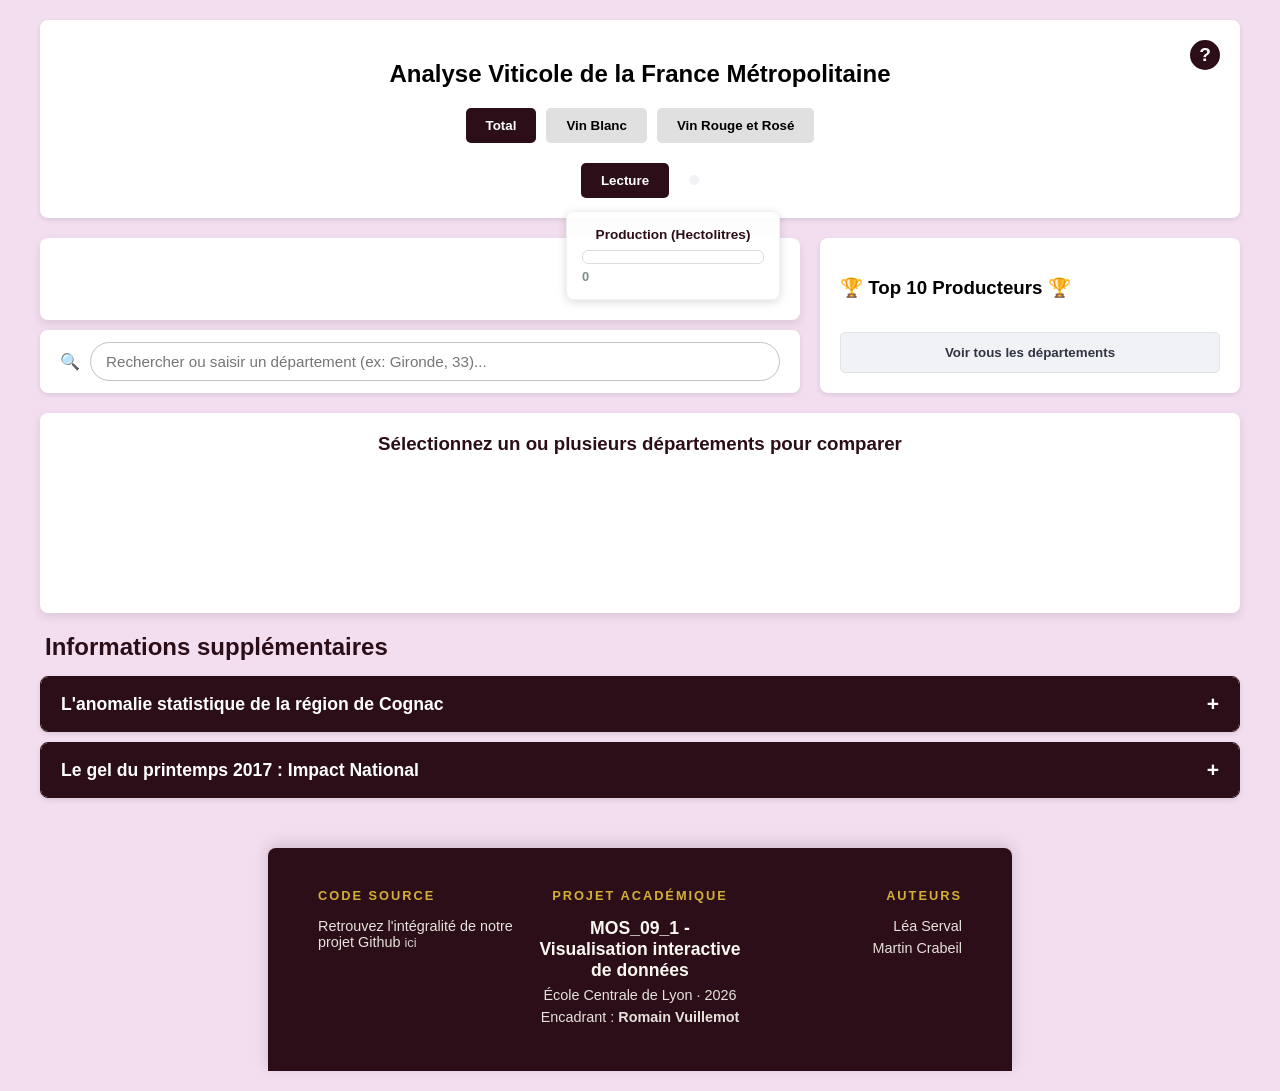
==== index.html @ 4250e2f5 "final_commit" ====
<!DOCTYPE html>
<html lang="fr">
<head>
    <meta charset="utf-8">
    <title>Analyse Viticole Interactive</title>
    <script src="https://d3js.org/d3.v7.min.js"></script>
    <style>
        body { font-family: 'Open Sans', sans-serif; background-color: #edcde7a8; display: flex; flex-direction: column; align-items: center; padding: 20px; margin: 0; }
        #dashboard { max-width: 1200px; width: 100%; }
        
        #controls { background: white; padding: 20px; border-radius: 8px; box-shadow: 0 2px 5px rgba(0,0,0,0.1); margin-bottom: 20px; text-align: center; position: relative; }
        
        .info-container { position: absolute; top: 20px; right: 20px; z-index: 1000; }
        .info-btn { width: 30px; height: 30px; background-color: #2c0e18; color: white; border-radius: 50%; display: flex; align-items: center; justify-content: center; font-weight: bold; font-size: 1.2em; cursor: pointer; border: none; transition: background-color 0.2s; outline: none; }
        .info-btn:hover { background-color: #2c0e18; }
        
        .info-content { visibility: hidden; opacity: 0; position: absolute; top: 45px; right: 0; width: 300px; background: rgba(255, 255, 255, 0.98); color: #2f3542; padding: 15px; border-radius: 8px; box-shadow: 0 4px 15px rgba(0,0,0,0.2); font-size: 0.9em; text-align: left; transition: all 0.3s ease; border: 1px solid #edf2f7; }
        .info-content.show { visibility: visible; opacity: 1; top: 40px; }

        .btn-group { margin-bottom: 20px; display: flex; justify-content: center; gap: 10px; }
        .type-btn, #play-btn { padding: 10px 20px; border: none; border-radius: 5px; cursor: pointer; font-weight: bold; transition: all 0.2s; }
        .type-btn { background-color: #e0e0e0; }
        .type-btn.active { background-color: #2c0e18; color: white; }
        
        #play-btn { background-color: #2c0e18; color: white; margin-right: 20px; }
        #play-btn.playing { background-color: #e67e22; }

        .timeline-wrapper { display: inline-flex; align-items: center; background: #f0f2f5; padding: 5px; border-radius: 30px; }
        .year-tick { padding: 8px 16px; border-radius: 20px; cursor: pointer; font-size: 0.9em; font-weight: bold; color: #7f8c8d; transition: all 0.3s; }
        .year-tick:hover { background: #dfe4ea; color: #2c0e18; }
        .year-tick.active { background: #2c0e18; color: white; box-shadow: 0 2px 5px rgba(231, 76, 60, 0.4); }

        .main-content { display: flex; gap: 20px; justify-content: center; margin-bottom: 20px; align-items: stretch; }
        #map-wrapper { flex: 2; display: flex; flex-direction: column; gap: 10px; } /* Nouveau conteneur pour carte + recherche */
        #map-container { background: white; border-radius: 8px; padding: 10px; position: relative; box-shadow: 0 4px 10px rgba(0,0,0,0.1); flex-grow: 1; }
        
        #map-legend { position: absolute; bottom: 20px; right: 20px; background: rgba(255, 255, 255, 0.95); padding: 15px; border-radius: 8px; box-shadow: 0 2px 10px rgba(0,0,0,0.15); pointer-events: none; z-index: 500; border: 1px solid #edf2f7; }
        .legend-title { font-size: 0.85em; font-weight: bold; color: #2c0e18; margin-bottom: 8px; text-align: center; }
        .legend-bar { height: 12px; width: 180px; border-radius: 6px; border: 1px solid #dcdde1; margin-bottom: 5px; }
        .legend-labels { display: flex; justify-content: space-between; font-size: 0.8em; color: #7f8c8d; font-weight: bold; }

        /* Styles pour la barre de recherche */
        .search-container { display: flex; gap: 10px; align-items: center; background: white; padding: 12px 20px; border-radius: 8px; box-shadow: 0 2px 5px rgba(0,0,0,0.1); }
        #dep-search { flex-grow: 1; padding: 10px 15px; border: 1px solid #bdc3c7; border-radius: 20px; font-size: 0.95em; outline: none; transition: border-color 0.2s; }
        #dep-search:focus { border-color: #2c0e18; box-shadow: 0 0 5px rgba(52, 73, 94, 0.2); }
        #clear-selection-btn { display: none; padding: 10px 15px; background-color: #2c0e18; color: white; border: none; border-radius: 20px; cursor: pointer; font-weight: bold; transition: background-color 0.2s; }
        #clear-selection-btn:hover { background-color: #2c0e18; }

        #top10-container { flex: 1; background: white; padding: 20px; border-radius: 8px; box-shadow: 0 2px 5px rgba(0,0,0,0.1); min-width: 320px; display: flex; flex-direction: column; }
        
        #top10-list { list-style: none; padding: 0; margin: 0; max-height: 480px; overflow-y: auto; padding-right: 5px; scrollbar-width: thin; flex-grow: 1; }
        #top10-list::-webkit-scrollbar { width: 6px; }
        #top10-list::-webkit-scrollbar-thumb { background-color: #bdc3c7; border-radius: 10px; }
        
        .dep-card { display: flex; align-items: center; padding: 10px 15px; margin-bottom: 10px; background: #fff; border: 1px solid #edf2f7; border-radius: 10px; transition: 0.3s cubic-bezier(0.4, 0, 0.2, 1); cursor: pointer; }
        .dep-card:hover { transform: scale(1.02); box-shadow: 0 4px 12px rgba(0,0,0,0.08); background: #f8f9fa; }
        .dep-card.selected-item { border-color: #2c0e18; background: #fdf3f2; box-shadow: 0 2px 8px rgba(231, 76, 60, 0.2); }

        .rank-badge { min-width: 28px; height: 28px; background: #2c0e18; color: white; border-radius: 50%; display: flex; align-items: center; justify-content: center; font-size: 0.9em; font-weight: bold; margin-right: 15px; padding: 0 5px; }
        .dep-info { flex-grow: 1; }
        .dep-name { display: block; font-weight: bold; font-size: 1em; color: #2d3436; }
        .dep-val { font-size: 0.9em; color: #2c0e18; font-weight: bold; }
        
        .trend-container { display: flex; align-items: center; gap: 5px; min-width: 45px; justify-content: flex-end; }
        .wine-icon { width: 22px; height: 22px; transition: all 0.5s ease; }
        .bottle-up { fill: #27ae60; }
        .bottle-steady { fill: #b2bec3; transform: rotate(90deg); }
        .bottle-down { fill: #e17055; transform: rotate(180deg); }
        
        .rank-diff { font-size: 0.8em; font-weight: bold; }
        .diff-up { color: #27ae60; }
        .diff-down { color: #e17055; }

        #toggle-list-btn { width: 100%; padding: 12px; margin-top: 15px; background-color: #f1f2f6; border: 1px solid #dfe4ea; border-radius: 5px; cursor: pointer; font-weight: bold; color: #2f3542; transition: all 0.2s; }
        #toggle-list-btn:hover { background-color: #dfe4ea; }

        #chart-container { background: white; padding: 20px; border-radius: 8px; box-shadow: 0 4px 10px rgba(0,0,0,0.1); width: 100%; box-sizing: border-box; min-height: 200px; position: relative; margin-bottom: 20px;}
        .charts-row { display: flex; flex-wrap: wrap; gap: 15px; justify-content: center; margin-top: 15px; }
        .chart-section-title { width: 100%; text-align: center; color: #2c0e18; margin: 20px 0 10px 0; font-size: 1.2em; border-bottom: 2px solid #edf2f7; padding-bottom: 10px; font-weight: bold;}
        
        path.dep { stroke: #fff; stroke-width: 0.5px; cursor: pointer; transition: fill 0.3s; } 
        path.selected { stroke: #2c0e18; stroke-width: 3px; }
        .tooltip { position: absolute; background: rgba(255, 255, 255, 0.98); border: 1px solid #333; padding: 12px; border-radius: 6px; pointer-events: none; opacity: 0; z-index: 1000; font-size: 13px; box-shadow: 0 4px 15px rgba(0,0,0,0.2); }
        
        .line { fill: none; stroke-width: 2.5; transition: 0.3s; }
        .legend-container { display: flex; justify-content: center; gap: 15px; margin-top: 10px; font-size: 0.9em; font-weight: bold; flex-wrap: wrap; }
        .legend-item { display: flex; align-items: center; gap: 5px; background: #f8f9fa; padding: 4px 10px; border-radius: 15px; border: 1px solid #edf2f7; }
        .legend-color { width: 12px; height: 12px; border-radius: 50%; }
        
        .pie path { stroke: #fff; stroke-width: 0.5px; opacity: 0.9; }

        #did-you-know-section { width: 100%; margin-top: 20px; }
        .dyk-header { color: #2c0e18; margin-bottom: 15px; padding-left: 5px; }
        
        /* Styles des accordéons inversés */
        .accordion-item { background: white; border-radius: 8px; box-shadow: 0 2px 5px rgba(0,0,0,0.1); margin-bottom: 10px; overflow: hidden; border: 1px solid #2c0e18; }
        .accordion-header { padding: 15px 20px; background-color: #2c0e18; color: #ffffff; font-weight: bold; font-size: 1.1em; cursor: pointer; display: flex; justify-content: space-between; align-items: center; transition: background-color 0.2s; }
        .accordion-header:hover { background-color: #2c0e18; }
        .accordion-icon { transition: transform 0.3s ease; font-size: 1.2em; color: #ffffff; }
        .accordion-item.active .accordion-icon { transform: rotate(45deg); }
        .accordion-content { padding: 0 20px; max-height: 0; overflow: hidden; transition: max-height 0.4s ease-out, padding 0.4s ease-out; color: #2c0e18; line-height: 1.6; background-color: #fafbfc; }
        .accordion-item.active .accordion-content { padding: 20px; max-height: 1200px; }

        .highlight-dep { background-color: #e0e6ed; padding: 2px 6px; border-radius: 4px; font-weight: bold; color: #2c0e18; }
        .mini-charts-wrapper { display: flex; gap: 15px; margin-bottom: 15px; flex-wrap: wrap; justify-content: center;}
        
        /* Tailles de graphiques */
        .mini-chart-card { flex: 1; min-width: 250px; max-width: 400px; background: #fff; border-radius: 8px; padding: 15px; border: 1px solid #dcdde1; box-shadow: 0 2px 6px rgba(0,0,0,0.05); display: flex; flex-direction: column; align-items: center; }
        .mini-chart-card h4 { margin: 0 0 10px 0; text-align: center; color: #2c0e18; font-size: 1em; width: 100%; }
        .mini-chart-card svg { width: 100%; height: auto; max-height: 200px; }
        
        .large-chart-card { max-width: 100%; flex: 100%; padding: 20px; }
        .large-chart-card svg { max-height: 400px; } 

        #grouped-bar-chart.mini-chart-card { max-width: 100%; flex: 100%; padding: 20px; }
        #grouped-bar-chart svg { max-height: 350px; }

        /* --- NOUVEAU FOOTER AMÉLIORÉ --- */
        #dashboard-footer {
            width: 60%;
            background-color: #2c0e18; /* Véritable rouge Lie-de-vin foncé */
            color: #fbf8f1; /* Blanc cassé / minéral pour un meilleur contraste */
            padding: 40px 50px;
            display: flex;
            flex-wrap: wrap; /* Permet aux colonnes de passer à la ligne sur petit écran */
            gap: 20px;
            justify-content: space-between; 
            align-items: flex-start;
            box-sizing: border-box;
            margin-top: 40px;
            border-radius: 8px 8px 0 0;
            box-shadow: 0 -4px 15px rgba(0,0,0,0.15); /* Légère ombre inversée */
        }

        .footer-column { flex: 1; min-width: 200px; }
        .footer-left { text-align: left; }
        .footer-center { text-align: center; }
        .footer-right { text-align: right; }

        .tagline {
            color: #d4af37; /* Couleur Or vieilli / Champagne très élégante */
            font-weight: bold;
            letter-spacing: 2px; /* Un peu plus espacé */
            font-size: 0.8em;
            margin-bottom: 15px;
            text-transform: uppercase;
        }

        .footer-column h4 { margin: 5px 0; font-size: 1.1em; font-weight: 600; }
        .footer-column p, .footer-column a { margin: 6px 0; font-size: 0.9em; opacity: 0.9; color: #fbf8f1; text-decoration: none; }
        .footer-column a:hover { text-decoration: underline; color: #d4af37; opacity: 1; }
    </style>
</head>
<body>

    <div id="dashboard">
        <div id="controls">
            <div class="info-container">
                <button class="info-btn" id="info-toggle-btn">?</button>
                <div class="info-content" id="info-popup">
                    <strong>📌 Guide & Informations</strong><br><br>
                    • <strong>Interactivité :</strong> Cliquez sur un ou <strong>plusieurs départements</strong> pour les analyser et les comparer.<br><br>
                    • <strong>Camemberts :</strong> Visibles en mode "Total", ils indiquent la proportion de vin blanc (jaune) et rouge/rosé (rouge) pour chaque région.<br><br>
                    <strong>📊 Source :</strong><br>
                    Données issues du site du gouvernement <em>https://www.data.gouv.fr/datasets/statistiques-viti-vinicoles-releves-annuels-des-stocks-et-des-recoltes-depuis-2009</em>.
                </div>
            </div>
            
            <h2>Analyse Viticole de la France Métropolitaine</h2>
            <div class="btn-group">
                <button class="type-btn active" data-type="total">Total</button>
                <button class="type-btn" data-type="blanc">Vin Blanc</button>
                <button class="type-btn" data-type="rouge">Vin Rouge et Rosé</button>
            </div>
            <div style="display: flex; align-items: center; justify-content: center;">
                <button id="play-btn">Lecture</button>
                <div class="timeline-wrapper" id="timeline"></div>
            </div>
        </div>

        <div class="main-content">
            <div id="map-wrapper">
                <div id="map-container">
                    <div id="tooltip" class="tooltip"></div>
                    <div id="map-legend">
                        <div class="legend-title">Production (Hectolitres)</div>
                        <div id="map-legend-bar" class="legend-bar"></div>
                        <div class="legend-labels">
                            <span>0</span>
                            <span id="map-legend-max"></span>
                        </div>
                    </div>
                </div>
                
                <div class="search-container">
                    <span>🔍</span>
                    <input type="text" id="dep-search" list="dep-datalist" placeholder="Rechercher ou saisir un département (ex: Gironde, 33)...">
                    <datalist id="dep-datalist"></datalist>
                    <button id="clear-selection-btn">Tout désélectionner</button>
                </div>
            </div>

            <div id="top10-container">
                <h3 id="list-title">🏆 Top 10 Producteurs 🏆</h3>
                <ul id="top10-list"></ul>
                <button id="toggle-list-btn">Voir tous les départements</button>
            </div>
        </div>

        <div id="chart-container">
            <h3 id="chart-title" style="text-align: center; color: #2c0e18; margin-top:0;">Sélectionnez un ou plusieurs départements pour comparer</h3>
            
            <div id="chart-content" style="display: none;">
                <div class="legend-container" id="main-legend" style="margin-bottom: 20px;">
                    <div class="legend-item"><div class="legend-color" style="background:#6a51a3;"></div>Total</div>
                    <div class="legend-item"><div class="legend-color" style="background:#f5ee6e;"></div>Blanc</div>
                    <div class="legend-item"><div class="legend-color" style="background:#cb181d;"></div>Rouge/Rosé</div>
                </div>

                <div id="section-bar-chart">
                    <div class="chart-section-title">Volumes de l'année en cours</div>
                    <div class="charts-row">
                        <div id="grouped-bar-chart" class="mini-chart-card"></div>
                    </div>
                </div>

                <div id="section-indiv">
                    <div class="chart-section-title" id="title-indiv">Historique Individuel</div>
                    <div id="individual-charts" class="charts-row"></div>
                </div>

                <div id="section-comparison">
                    <div class="chart-section-title" style="margin-top: 30px;">Historiques Comparés (2009 - 2018)</div>
                    <div class="legend-container" id="comp-legend" style="margin-bottom: 10px;"></div>
                    <div id="comparison-charts" class="charts-row"></div>
                </div>
            </div>
        </div>

        <div id="did-you-know-section">
             <h2 class="dyk-header">Informations supplémentaires</h2>
             
             <div class="accordion-item">
                <div class="accordion-header">
                    L'anomalie statistique de la région de Cognac
                    <span class="accordion-icon">+</span>
                </div>
                <div class="accordion-content">
                    <div class="mini-charts-wrapper">
                        <div class="mini-chart-card">
                            <h4>Charente (16)</h4>
                            <div id="mini-chart-16"></div>
                        </div>
                        <div class="mini-chart-card">
                            <h4>Charente-Maritime (17)</h4>
                            <div id="mini-chart-17"></div>
                        </div>
                    </div>
                    <p>En observant les graphiques de la <span class="highlight-dep">Charente (16)</span> et de la <span class="highlight-dep">Charente-Maritime (17)</span>, on remarque une rupture soudaine en 2012.</p>
                    <p><strong>Explication :</strong> Cette variation brutale est due à un <strong>changement de réglementation (Décret n° 2011-685)</strong>. Les vins destinés à la distillation pour le Cognac ont été extraits des statistiques générales de "vin blanc" pour être comptabilisés à part.</p>
                </div>
            </div>
            
             <div class="accordion-item">
                <div class="accordion-header">
                    Le gel du printemps 2017 : Impact National
                    <span class="accordion-icon">+</span>
                </div>
                <div class="accordion-content">
                    <div class="mini-charts-wrapper">
                        <div class="mini-chart-card" style="max-width: 600px;">
                            <h4>Production Totale Française (Tous départements cumulés)</h4>
                            <div id="mini-chart-total-france"></div>
                        </div>
                    </div>
                    <p>L'année 2017 a connu la plus faible récolte nationale depuis 1945.</p>
                    <p><strong>La cause :</strong> Un épisode de <strong>gel noir sévère fin avril</strong> ayant touché la quasi-totalité des bassins viticoles français simultanément.</p>
                </div>
            </div>
        </div>
    </div>

    <footer id="dashboard-footer">
        <div class="footer-column footer-left">
            <div class="tagline">CODE SOURCE</div>
            <p> Retrouvez l'intégralité de notre projet Github 
                <a href="https://github.com/Lserval/projetVizu" target="_blank"> ici </a>
            </p>
        </div>

        <div class="footer-column footer-center">
            <div class="tagline">PROJET ACADÉMIQUE</div>
            <h4>MOS_09_1 - Visualisation interactive de données</h4>
            <p>École Centrale de Lyon · 2026</p>
            <p>Encadrant : <strong>Romain Vuillemot</strong></p>
        </div>

        <div class="footer-column footer-right">
            <div class="tagline">AUTEURS</div>
            <p>Léa Serval</p>
            <p>Martin Crabeil</p>
        </div>
    </footer>

    <script>
        // --- Gestion de l'Accordéon ---
        const accordionHeaders = document.querySelectorAll('.accordion-header');
        accordionHeaders.forEach(header => {
            header.addEventListener('click', function() {
                this.parentElement.classList.toggle('active');
            });
        });

        // --- Info Popup ---
        const infoBtn = document.getElementById('info-toggle-btn');
        const infoPopup = document.getElementById('info-popup');
        infoBtn.addEventListener('click', (e) => { infoPopup.classList.toggle('show'); e.stopPropagation(); });
        document.addEventListener('click', () => infoPopup.classList.remove('show'));

        // --- D3.js Logic ---
        const width = 800, height = 600;
        let currentType = "total", currentYear = 2009;
        let animationTimer = null;
        let selectedDepCodes = [];
        let showAllDepartments = false;

        const bottleSvg = (className) => `
            <svg class="wine-icon ${className}" viewBox="0 0 24 24">
                <path d="M12,2L10,2V5L9,6V10L7,11V21C7,21.55 7.45,22 8,22H16C16.55,22 17,21.55 17,21V11L15,10V6L14,5V2H12M12,4H13V5H11V4H12M10,8H14V9.5L15,10.25V11H9V10.25L10,9.5V8M9,13H15V20H9V13Z" />
            </svg>`;

        const svg = d3.select("#map-container").append("svg").attr("viewBox", `0 0 ${width} ${height}`);
        const projection = d3.geoConicConformal().center([2.454071, 46.279229]).scale(3000).translate([width/2, height/2]);
        const pathGenerator = d3.geoPath().projection(projection);

        const mapGroup = svg.append("g").attr("id", "map-paths");
        const pieGroup = svg.append("g").attr("id", "map-pies").style("pointer-events", "none");

        const comparisonColorScale = d3.scaleOrdinal(d3.schemeCategory10);

        Promise.all([
            d3.json("https://raw.githubusercontent.com/gregoiredavid/france-geojson/master/departements-version-simplifiee.geojson"),
            d3.csv("production_vins_2009_2018.csv")
        ]).then(([france, csvData]) => {
            
            const depNames = {};
            france.features.forEach(d => depNames[d.properties.code] = d.properties.nom);

            // --- NOUVEAU : Remplissage de l'autocomplétion ---
            const datalist = d3.select("#dep-datalist");
            const depOptions = Object.keys(depNames).map(code => ({ code: code, name: depNames[code] }));
            
            datalist.selectAll("option")
                .data(depOptions)
                .enter()
                .append("option")
                .attr("value", d => `${d.code} - ${d.name}`);

            // Écouteur sur la barre de recherche
            d3.select("#dep-search").on("input", function() {
                const val = this.value;
                // On cherche si la valeur saisie correspond exactement à une option de la datalist
                const match = depOptions.find(d => `${d.code} - ${d.name}` === val);
                
                if (match) {
                    if (!selectedDepCodes.includes(match.code)) {
                        selectDepartment(match.code);
                    }
                    this.value = ""; // On vide la barre de recherche après sélection
                    this.blur(); // Retire le focus du champ
                }
            });

            // Écouteur sur le bouton "Tout désélectionner"
            d3.select("#clear-selection-btn").on("click", function() {
                selectedDepCodes = [];
                d3.selectAll(".dep").classed("selected", false);
                d3.select(this).style("display", "none"); // Cacher le bouton
                update();
                drawAllCharts();
            });
            // ------------------------------------------------

            const dataByYear = {}, historyByDep = {};
            let years = new Set();
            csvData.forEach(row => {
                const yr = parseInt(row.Year), code = row.Dept_Code;
                years.add(yr);
                if (!dataByYear[yr]) dataByYear[yr] = {};
                dataByYear[yr][code] = { blanc: +row.tot_blanc||0, rouge: +row.tot_rougerose||0, total: +row.tot_rougerose + +row.tot_blanc||0 };
                if (!historyByDep[code]) historyByDep[code] = [];
                historyByDep[code].push({ year: yr, blanc: +row.tot_blanc||0, rouge: +row.tot_rougerose||0, total: +row.tot_rougerose + +row.tot_blanc||0 });
            });

            const sortedYears = Array.from(years).sort();

            const timeline = d3.select("#timeline");
            timeline.selectAll(".year-tick")
                .data(sortedYears).enter().append("div")
                .attr("class", d => d === currentYear ? "year-tick active" : "year-tick")
                .text(d => d)
                .on("click", (event, d) => { currentYear = d; update(); stopAnimation(); });

            d3.select("#toggle-list-btn").on("click", function() {
                showAllDepartments = !showAllDepartments;
                d3.select(this).text(showAllDepartments ? "Voir seulement le Top 10" : "Voir tous les départements");
                d3.select("#list-title").text(showAllDepartments ? "🍷 Classement Complet 🍷" : "🏆 Top 10 Producteurs 🏆");
                update();
            });

            const colorScales = {
                total: d3.scaleSequentialLog().domain([1, 10000000]).interpolator(d3.interpolatePurples),
                blanc: d3.scaleSequentialLog().domain([1, 6000000]).interpolator(d3.interpolateYlGn),
                rouge: d3.scaleSequentialLog().domain([1, 6000000]).interpolator(d3.interpolateReds)
            };

            const mapPaths = mapGroup.selectAll("path")
                .data(france.features).join("path").attr("class", "dep").attr("d", pathGenerator)
                .on("mousemove", (event, d) => {
                    const info = dataByYear[currentYear]?.[d.properties.code] || {blanc:0, rouge:0, total:0};
                    const rect = document.getElementById("map-container").getBoundingClientRect();
                    d3.select("#tooltip").style("opacity", 1).html(`<strong>${d.properties.nom}</strong><br>Production: ${Math.round(info[currentType]).toLocaleString()} hl`)
                        .style("left", (event.clientX - rect.left + 15) + "px").style("top", (event.clientY - rect.top - 15) + "px");
                }).on("mouseout", () => d3.select("#tooltip").style("opacity", 0))
                .on("click", (e, d) => selectDepartment(d.properties.code));

            function update() {
                d3.selectAll(".year-tick").classed("active", d => d === currentYear);
                const scale = colorScales[currentType];
                const maxDomain = scale.domain()[1];
                
                let stops = [];
                for (let i = 0; i <= 10; i++) stops.push(scale.interpolator()(i / 10));
                d3.select("#map-legend-bar").style("background", `linear-gradient(to right, ${stops.join(", ")})`);
                d3.select("#map-legend-max").text(maxDomain >= 1000000 ? (maxDomain/1000000)+"M" : maxDomain);

                mapPaths.attr("fill", d => {
                    const val = dataByYear[currentYear]?.[d.properties.code]?.[currentType] || 0;
                    return val >= 1 ? scale(val) : "#eee";
                });
                
                if (currentType === "total") {
                    const pieGen = d3.pie().value(d => d.val).sort(null);
                    const arcGen = d3.arc().innerRadius(0).outerRadius(8);
                    const validFeatures = france.features.filter(d => dataByYear[currentYear]?.[d.properties.code]?.total > 0);
                    const pies = pieGroup.selectAll("g.pie").data(validFeatures, d => d.properties.code);
                    const piesEnter = pies.enter().append("g").attr("class", "pie").attr("transform", d => `translate(${pathGenerator.centroid(d)})`);
                    const allPies = piesEnter.merge(pies);
                    const paths = allPies.selectAll("path").data(d => {
                        const info = dataByYear[currentYear][d.properties.code];
                        return pieGen([{val: info.blanc, color: '#f5ee6e'}, {val: info.rouge, color: '#cb181d'}]);
                    });
                    paths.join("path").attr("d", arcGen).attr("fill", d => d.data.color);
                    pies.exit().remove();
                } else pieGroup.selectAll("g.pie").remove();

                let prevRankings = {};
                const minYear = Math.min(...sortedYears);
                if (currentYear > minYear) {
                    const prevYear = currentYear - 1;
                    Object.keys(dataByYear[prevYear] || {})
                        .map(c => ({code: c, val: dataByYear[prevYear][c][currentType]}))
                        .filter(d => d.val > 0)
                        .sort((a, b) => b.val - a.val)
                        .forEach((d, i) => { prevRankings[d.code] = i + 1; });
                }

                const topData = Object.keys(dataByYear[currentYear]||{})
                    .map(c => ({code: c, nom: depNames[c], val: dataByYear[currentYear][c][currentType]}))
                    .filter(d => d.val > 0)
                    .sort((a,b) => b.val - a.val)
                    .map((d, i) => ({...d, currentRank: i + 1}));

                const listData = showAllDepartments ? topData : topData.slice(0, 10);
                const list = d3.select("#top10-list").selectAll("li").data(listData, d => d.code);
                
                list.join("li")
                    .attr("class", d => `dep-card ${selectedDepCodes.includes(d.code) ? 'selected-item' : ''}`)
                    .html(d => {
                        let trendHtml = '';
                        if (currentYear > minYear) {
                            const prevRank = prevRankings[d.code];
                            if (prevRank) {
                                const rankDiff = prevRank - d.currentRank; 
                                if (rankDiff > 0) trendHtml = `<div class="trend-container"><span class="rank-diff diff-up">+${rankDiff}</span>${bottleSvg('bottle-up')}</div>`;
                                else if (rankDiff < 0) trendHtml = `<div class="trend-container"><span class="rank-diff diff-down">${rankDiff}</span>${bottleSvg('bottle-down')}</div>`;
                                else trendHtml = `<div class="trend-container">${bottleSvg('bottle-steady')}</div>`;
                            } else {
                                trendHtml = `<div class="trend-container"><span class="rank-diff diff-up">Entrée</span>${bottleSvg('bottle-up')}</div>`;
                            }
                        }
                        return `
                            <div class="rank-badge">${d.currentRank}</div>
                            <div class="dep-info">
                                <span class="dep-name">${d.nom}</span>
                                <span class="dep-val">${Math.round(d.val).toLocaleString()} hl</span>
                            </div>
                            ${trendHtml}
                        `;
                    })
                    .on("click", (e, d) => selectDepartment(d.code));

                if (selectedDepCodes.length > 1) {
                    drawGroupedBarChart();
                }
            }

            function selectDepartment(code) {
                const index = selectedDepCodes.indexOf(code);
                if (index > -1) {
                    selectedDepCodes.splice(index, 1);
                } else {
                    selectedDepCodes.push(code);
                }
                
                d3.selectAll(".dep").classed("selected", d => selectedDepCodes.includes(d.properties.code));
                
                // Afficher ou cacher le bouton de reset
                d3.select("#clear-selection-btn").style("display", selectedDepCodes.length > 0 ? "block" : "none");
                
                update(); 
                drawAllCharts(); 
            }

            function drawAllCharts() {
                const containerIndiv = d3.select("#individual-charts");
                const containerComp = d3.select("#comparison-charts");
                
                containerIndiv.html("");
                containerComp.html("");

                if (selectedDepCodes.length === 0) {
                    d3.select("#chart-content").style("display", "none");
                    d3.select("#chart-title").style("display", "block");
                    return;
                }

                d3.select("#chart-content").style("display", "block");
                d3.select("#chart-title").style("display", "none");

                if (selectedDepCodes.length === 1) {
                    d3.select("#section-bar-chart").style("display", "none"); 
                    d3.select("#section-comparison").style("display", "none"); 
                    
                    const code = selectedDepCodes[0];
                    d3.select("#title-indiv").text(`Historique de la production : ${depNames[code]}`);
                    
                    const id = `chart-indiv-${code}`;
                    containerIndiv.append("div")
                        .attr("class", "mini-chart-card large-chart-card") 
                        .attr("id", id);
                        
                    drawIndivChart(code, `#${id}`, true); 
                } 
                else {
                    d3.select("#section-bar-chart").style("display", "block"); 
                    d3.select("#section-comparison").style("display", "block"); 
                    
                    d3.select("#title-indiv").text("Historiques Individuels (2009 - 2018)");
                    
                    drawGroupedBarChart();

                    selectedDepCodes.forEach(code => {
                        const id = `chart-indiv-${code}`;
                        containerIndiv.append("div")
                            .attr("class", "mini-chart-card")
                            .attr("id", id)
                            .html(`<h4>${depNames[code]}</h4>`);
                        drawIndivChart(code, `#${id}`, false); 
                    });

                    comparisonColorScale.domain(selectedDepCodes);
                    const legendHtml = selectedDepCodes.map(c => 
                        `<div class="legend-item"><div class="legend-color" style="background:${comparisonColorScale(c)};"></div>${depNames[c]}</div>`
                    ).join("");
                    d3.select("#comp-legend").html(legendHtml);

                    const compTypes = [
                        {key: "total", title: "Comparaison de la production total"},
                        {key: "blanc", title: "Comparaison de la production de blanc"},
                        {key: "rouge", title: "Comparaison de la production de rouge/rosé"}
                    ];

                    compTypes.forEach(type => {
                         const id = `chart-comp-${type.key}`;
                         containerComp.append("div")
                           .attr("class", "mini-chart-card")
                           .attr("id", id)
                           .html(`<h4>${type.title}</h4>`);
                         drawCompChart(selectedDepCodes, type.key, `#${id}`);
                    });
                }
            }

            function drawGroupedBarChart() {
                const container = d3.select("#grouped-bar-chart");
                container.html(""); 
                
                if (selectedDepCodes.length === 0) return;

                const barData = selectedDepCodes.map(code => {
                    const d = dataByYear[currentYear]?.[code] || { blanc: 0, rouge: 0, total: 0 };
                    return { nom: depNames[code], total: d.total, blanc: d.blanc, rouge: d.rouge };
                });

                const margin = {top: 20, right: 20, bottom: 40, left: 60};
                const w = 800 - margin.left - margin.right;
                const h = 300 - margin.top - margin.bottom;

                const svgBar = container.append("svg")
                    .attr("viewBox", `0 0 800 300`)
                    .style("width", "100%")
                    .append("g")
                    .attr("transform", `translate(${margin.left},${margin.top})`);

                const subgroups = ["total", "blanc", "rouge"];
                
                const x = d3.scaleBand()
                    .domain(barData.map(d => d.nom))
                    .range([0, w])
                    .padding(0.2);

                const xSubgroup = d3.scaleBand()
                    .domain(subgroups)
                    .range([0, x.bandwidth()])
                    .padding(0.05);

                const y = d3.scaleLinear()
                    .domain([0, d3.max(barData, d => Math.max(d.total, d.blanc, d.rouge)) || 1000])
                    .nice()
                    .range([h, 0]);

                const color = d3.scaleOrdinal()
                    .domain(subgroups)
                    .range(["#6a51a3", "#f5ee6e", "#cb181d"]);

                svgBar.append("g")
                    .attr("transform", `translate(0,${h})`)
                    .call(d3.axisBottom(x))
                    .selectAll("text")
                    .style("font-size", "14px")
                    .style("font-weight", "bold")
                    .style("fill", "#2c0e18");

                svgBar.append("g")
                    .call(d3.axisLeft(y).tickFormat(d3.format("~s")))
                    .selectAll("text")
                    .style("font-size", "12px");

                svgBar.append("g")
                    .selectAll("g")
                    .data(barData)
                    .join("g")
                    .attr("transform", d => `translate(${x(d.nom)},0)`)
                    .selectAll("rect")
                    .data(d => subgroups.map(key => ({key: key, value: d[key]})))
                    .join("rect")
                    .attr("x", d => xSubgroup(d.key))
                    .attr("y", d => y(d.value))
                    .attr("width", xSubgroup.bandwidth())
                    .attr("height", d => h - y(d.value))
                    .attr("fill", d => color(d.key))
                    .attr("rx", 3)
                    .append("title") 
                    .text(d => `${Math.round(d.value).toLocaleString()} hl`);
            }

            function drawIndivChart(code, containerSelector, isLarge = false) {
                const data = historyByDep[code]?.sort((a,b)=>a.year-b.year);
                if (!data) return;
                
                const baseW = isLarge ? 800 : 350;
                const baseH = isLarge ? 350 : 160;
                const margin = isLarge 
                    ? {top: 20, right: 30, bottom: 30, left: 60} 
                    : {top: 10, right: 10, bottom: 20, left: 45};
                
                const w = baseW - margin.left - margin.right;
                const h = baseH - margin.top - margin.bottom;
                
                const svgC = d3.select(containerSelector).append("svg")
                    .attr("viewBox", `0 0 ${baseW} ${baseH}`)
                    .append("g")
                    .attr("transform", `translate(${margin.left},${margin.top})`);
                    
                const x = d3.scaleLinear().domain([2009, 2018]).range([0, w]);
                const y = d3.scaleLinear().domain([0, d3.max(data, d=>d.total)*1.1]).range([h, 0]);
                
                svgC.append("g")
                    .attr("transform", `translate(0,${h})`)
                    .call(d3.axisBottom(x).ticks(isLarge ? 10 : 5).tickFormat(d3.format("d")));
                    
                svgC.append("g")
                    .call(d3.axisLeft(y).ticks(isLarge ? 6 : 4).tickFormat(d3.format("~s")));
                    
                [{k:"total", c:"#6a51a3"}, {k:"blanc", c:"#f5ee6e"}, {k:"rouge", c:"#cb181d"}].forEach(t => {
                    svgC.append("path").datum(data).attr("class", "line")
                        .attr("stroke", t.c)
                        .attr("stroke-width", isLarge ? 3 : 2) 
                        .attr("d", d3.line().x(d=>x(d.year)).y(d=>y(d[t.k])));
                });
            }

            function drawCompChart(codes, metric, containerSelector) {
                const margin = {top: 10, right: 10, bottom: 20, left: 45}, w = 350 - margin.left - margin.right, h = 160 - margin.top - margin.bottom;
                const svgC = d3.select(containerSelector).append("svg").attr("viewBox", `0 0 350 160`).append("g").attr("transform", `translate(${margin.left},${margin.top})`);
                const x = d3.scaleLinear().domain([2009, 2018]).range([0, w]);
                
                let maxVal = 0;
                codes.forEach(c => {
                    if(historyByDep[c]) {
                        const m = d3.max(historyByDep[c], d => d[metric]);
                        if (m > maxVal) maxVal = m;
                    }
                });
                
                const y = d3.scaleLinear().domain([0, maxVal*1.1]).range([h, 0]);
                svgC.append("g").attr("transform", `translate(0,${h})`).call(d3.axisBottom(x).ticks(5).tickFormat(d3.format("d")));
                svgC.append("g").call(d3.axisLeft(y).ticks(4).tickFormat(d3.format("~s")));
                
                codes.forEach(c => {
                    const data = historyByDep[c]?.sort((a,b)=>a.year-b.year);
                    if(data) {
                        svgC.append("path").datum(data).attr("class", "line")
                            .attr("stroke", comparisonColorScale(c))
                            .attr("d", d3.line().x(d=>x(d.year)).y(d=>y(d[metric])));
                    }
                });
            }

            function drawMiniChart(code, containerId) {
                drawIndivChart(code, containerId, false); 
            }

            function stopAnimation() { clearInterval(animationTimer); animationTimer = null; d3.select("#play-btn").text("Lecture"); }

            d3.select("#play-btn").on("click", function() {
                if (animationTimer) stopAnimation();
                else {
                    animationTimer = setInterval(() => {
                        currentYear = currentYear >= 2018 ? 2009 : currentYear + 1;
                        update();
                    }, 1000);
                    d3.select(this).text("Pause");
                }
            });

            d3.selectAll(".type-btn").on("click", function() {
                d3.selectAll(".type-btn").classed("active", false); d3.select(this).classed("active", true);
                currentType = d3.select(this).attr("data-type"); update();
            });

            update();

            // Sections DidYouKnow
            drawMiniChart("16", "#mini-chart-16"); 
            drawMiniChart("17", "#mini-chart-17");

            const natData = sortedYears.map(yr => {
                let t=0, b=0, r=0;
                Object.values(dataByYear[yr]).forEach(d=>{t+=d.total; b+=d.blanc; r+=d.rouge;});
                return {year:yr, total:t, blanc:b, rouge:r};
            });
            const svgNat = d3.select("#mini-chart-total-france").append("svg").attr("viewBox", `0 0 500 200`).append("g").attr("transform", `translate(50,10)`);
            const xN = d3.scaleLinear().domain([2009, 2018]).range([0, 440]);
            const yN = d3.scaleLinear().domain([0, d3.max(natData, d=>d.total)*1.1]).range([170, 0]);
            svgNat.append("g").attr("transform", `translate(0,170)`).call(d3.axisBottom(xN).tickFormat(d3.format("d")));
            svgNat.append("g").call(d3.axisLeft(yN).tickFormat(d3.format("~s")));
            [{k:"total", c:"#6a51a3"}, {k:"blanc", c:"#238b45"}, {k:"rouge", c:"#cb181d"}].forEach(t => {
                svgNat.append("path").datum(natData).attr("fill", "none").attr("stroke", t.c).attr("stroke-width", 3).attr("d", d3.line().x(d=>xN(d.year)).y(d=>yN(d[t.k])));
            });
        });
    </script>
</body>
</html>
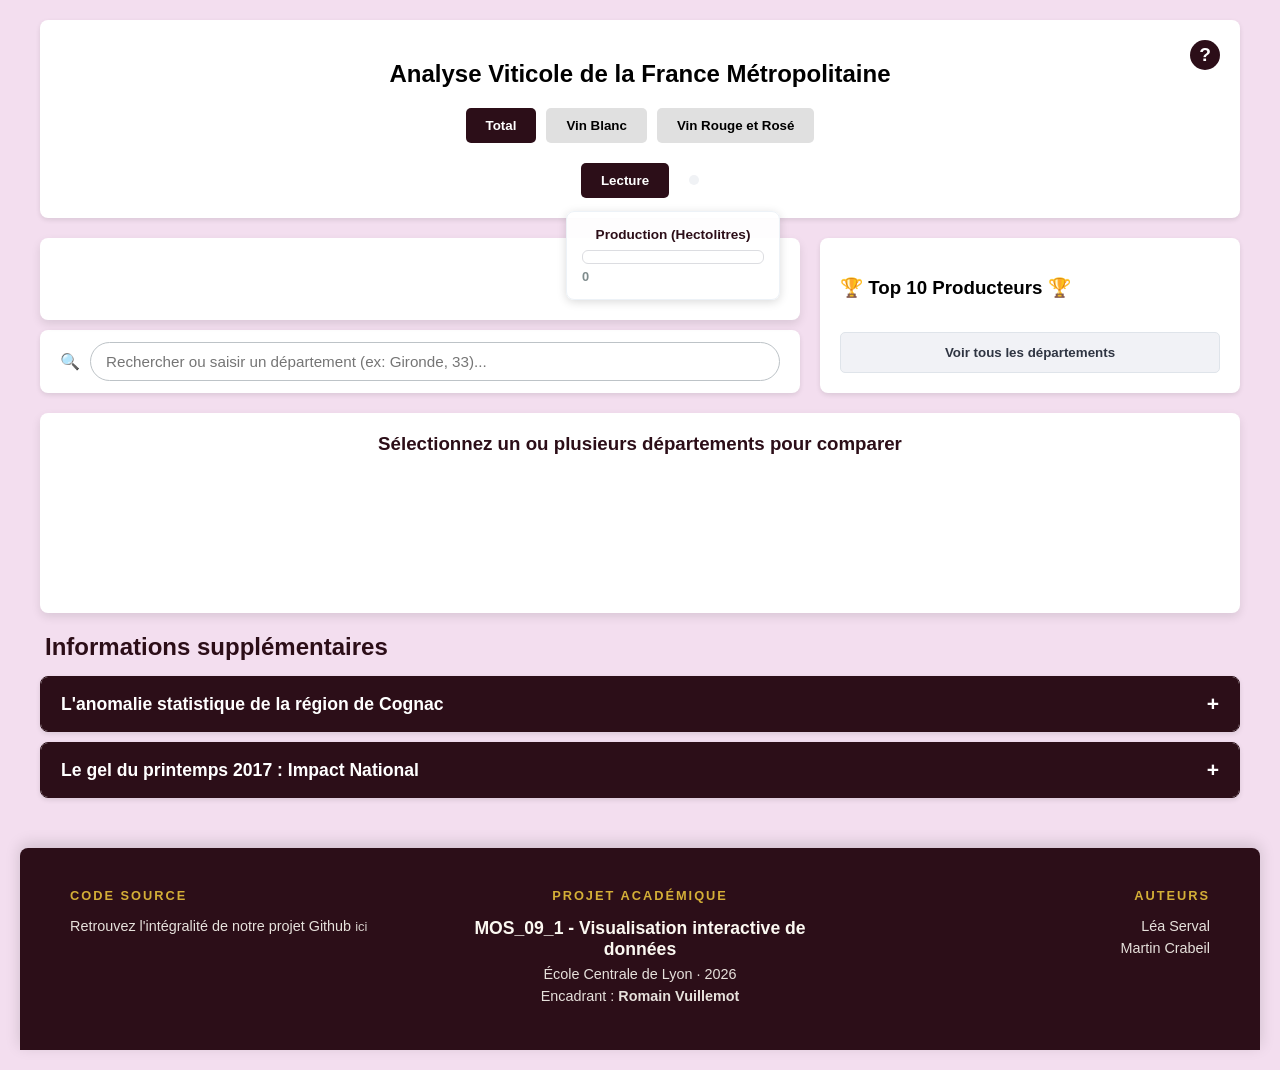
==== commit f20f8f86: "clean" ====
--- a/index.html
+++ b/index.html
@@ -117,7 +117,7 @@
 
         /* --- NOUVEAU FOOTER AMÉLIORÉ --- */
         #dashboard-footer {
-            width: 60%;
+            width: 100%;
             background-color: #2c0e18; /* Véritable rouge Lie-de-vin foncé */
             color: #fbf8f1; /* Blanc cassé / minéral pour un meilleur contraste */
             padding: 40px 50px;
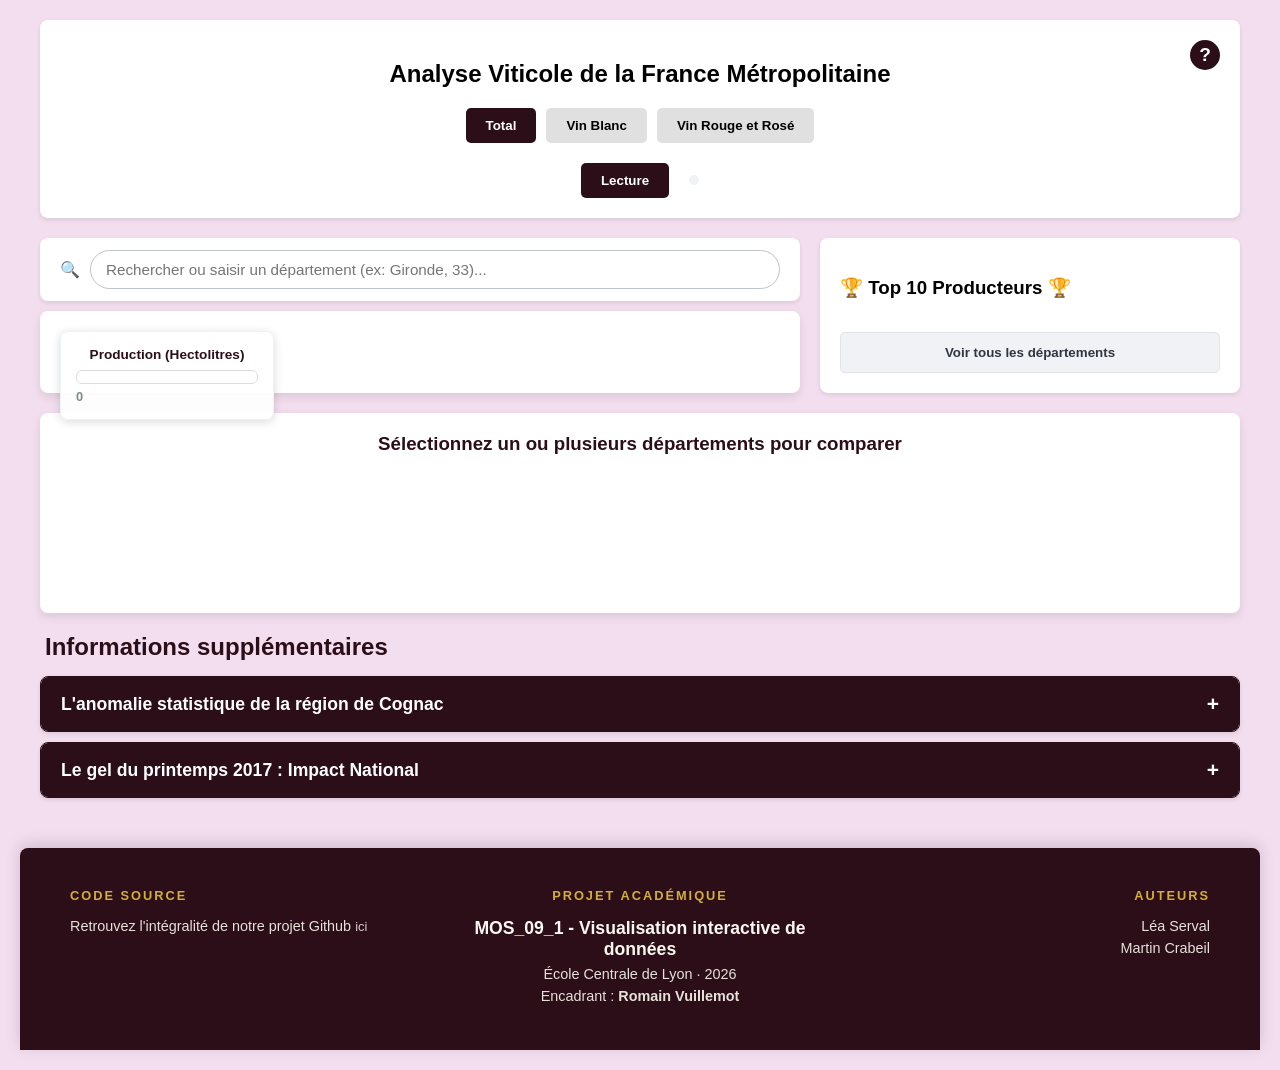
==== commit 439b07df: "rendu final" ====
--- a/index.html
+++ b/index.html
@@ -34,16 +34,15 @@
         #map-wrapper { flex: 2; display: flex; flex-direction: column; gap: 10px; } /* Nouveau conteneur pour carte + recherche */
         #map-container { background: white; border-radius: 8px; padding: 10px; position: relative; box-shadow: 0 4px 10px rgba(0,0,0,0.1); flex-grow: 1; }
         
-        #map-legend { position: absolute; bottom: 20px; right: 20px; background: rgba(255, 255, 255, 0.95); padding: 15px; border-radius: 8px; box-shadow: 0 2px 10px rgba(0,0,0,0.15); pointer-events: none; z-index: 500; border: 1px solid #edf2f7; }
+        #map-legend { position: absolute; top: 20px; left: 20px; background: rgba(255, 255, 255, 0.95); padding: 15px; border-radius: 8px; box-shadow: 0 2px 10px rgba(0,0,0,0.15); pointer-events: none; z-index: 500; border: 1px solid #edf2f7; }
         .legend-title { font-size: 0.85em; font-weight: bold; color: #2c0e18; margin-bottom: 8px; text-align: center; }
         .legend-bar { height: 12px; width: 180px; border-radius: 6px; border: 1px solid #dcdde1; margin-bottom: 5px; }
         .legend-labels { display: flex; justify-content: space-between; font-size: 0.8em; color: #7f8c8d; font-weight: bold; }
 
-        /* Styles pour la barre de recherche */
         .search-container { display: flex; gap: 10px; align-items: center; background: white; padding: 12px 20px; border-radius: 8px; box-shadow: 0 2px 5px rgba(0,0,0,0.1); }
         #dep-search { flex-grow: 1; padding: 10px 15px; border: 1px solid #bdc3c7; border-radius: 20px; font-size: 0.95em; outline: none; transition: border-color 0.2s; }
         #dep-search:focus { border-color: #2c0e18; box-shadow: 0 0 5px rgba(52, 73, 94, 0.2); }
-        #clear-selection-btn { display: none; padding: 10px 15px; background-color: #2c0e18; color: white; border: none; border-radius: 20px; cursor: pointer; font-weight: bold; transition: background-color 0.2s; }
+        #clear-selection-btn { display: none; padding: 10px 15px; background-color: #e5190a; color: white; border: none; border-radius: 20px; cursor: pointer; font-weight: bold; transition: background-color 0.2s; }
         #clear-selection-btn:hover { background-color: #2c0e18; }
 
         #top10-container { flex: 1; background: white; padding: 20px; border-radius: 8px; box-shadow: 0 2px 5px rgba(0,0,0,0.1); min-width: 320px; display: flex; flex-direction: column; }
@@ -80,7 +79,7 @@
         
         path.dep { stroke: #fff; stroke-width: 0.5px; cursor: pointer; transition: fill 0.3s; } 
         path.selected { stroke: #2c0e18; stroke-width: 3px; }
-        .tooltip { position: absolute; background: rgba(255, 255, 255, 0.98); border: 1px solid #333; padding: 12px; border-radius: 6px; pointer-events: none; opacity: 0; z-index: 1000; font-size: 13px; box-shadow: 0 4px 15px rgba(0,0,0,0.2); }
+        .tooltip { position: absolute; background: rgba(255, 255, 255, 0.98); border: 1px solid #333; padding: 12px; border-radius: 6px; pointer-events: none; opacity: 0; z-index: 10000; font-size: 13px; box-shadow: 0 4px 15px rgba(0,0,0,0.2); }
         
         .line { fill: none; stroke-width: 2.5; transition: 0.3s; }
         .legend-container { display: flex; justify-content: center; gap: 15px; margin-top: 10px; font-size: 0.9em; font-weight: bold; flex-wrap: wrap; }
@@ -92,7 +91,7 @@
         #did-you-know-section { width: 100%; margin-top: 20px; }
         .dyk-header { color: #2c0e18; margin-bottom: 15px; padding-left: 5px; }
         
-        /* Styles des accordéons inversés */
+        /* Styles des accordéons */
         .accordion-item { background: white; border-radius: 8px; box-shadow: 0 2px 5px rgba(0,0,0,0.1); margin-bottom: 10px; overflow: hidden; border: 1px solid #2c0e18; }
         .accordion-header { padding: 15px 20px; background-color: #2c0e18; color: #ffffff; font-weight: bold; font-size: 1.1em; cursor: pointer; display: flex; justify-content: space-between; align-items: center; transition: background-color 0.2s; }
         .accordion-header:hover { background-color: #2c0e18; }
@@ -115,21 +114,20 @@
         #grouped-bar-chart.mini-chart-card { max-width: 100%; flex: 100%; padding: 20px; }
         #grouped-bar-chart svg { max-height: 350px; }
 
-        /* --- NOUVEAU FOOTER AMÉLIORÉ --- */
         #dashboard-footer {
             width: 100%;
-            background-color: #2c0e18; /* Véritable rouge Lie-de-vin foncé */
-            color: #fbf8f1; /* Blanc cassé / minéral pour un meilleur contraste */
+            background-color: #2c0e18; 
+            color: #fbf8f1; 
             padding: 40px 50px;
             display: flex;
-            flex-wrap: wrap; /* Permet aux colonnes de passer à la ligne sur petit écran */
+            flex-wrap: wrap;
             gap: 20px;
             justify-content: space-between; 
             align-items: flex-start;
             box-sizing: border-box;
             margin-top: 40px;
             border-radius: 8px 8px 0 0;
-            box-shadow: 0 -4px 15px rgba(0,0,0,0.15); /* Légère ombre inversée */
+            box-shadow: 0 -4px 15px rgba(0,0,0,0.15); 
         }
 
         .footer-column { flex: 1; min-width: 200px; }
@@ -138,9 +136,9 @@
         .footer-right { text-align: right; }
 
         .tagline {
-            color: #d4af37; /* Couleur Or vieilli / Champagne très élégante */
+            color: #d4af37; 
             font-weight: bold;
-            letter-spacing: 2px; /* Un peu plus espacé */
+            letter-spacing: 2px; 
             font-size: 0.8em;
             margin-bottom: 15px;
             text-transform: uppercase;
@@ -152,7 +150,7 @@
     </style>
 </head>
 <body>
-
+<div id="tooltip" class="tooltip"></div>
     <div id="dashboard">
         <div id="controls">
             <div class="info-container">
@@ -160,9 +158,10 @@
                 <div class="info-content" id="info-popup">
                     <strong>📌 Guide & Informations</strong><br><br>
                     • <strong>Interactivité :</strong> Cliquez sur un ou <strong>plusieurs départements</strong> pour les analyser et les comparer.<br><br>
-                    • <strong>Camemberts :</strong> Visibles en mode "Total", ils indiquent la proportion de vin blanc (jaune) et rouge/rosé (rouge) pour chaque région.<br><br>
+                    • <strong>Camemberts :</strong> Visibles en mode "Total", ils indiquent la proportion de vin blanc (jaune) et rouge/rosé (rouge) pour chaque département.<br><br>
                     <strong>📊 Source :</strong><br>
-                    Données issues du site du gouvernement <em>https://www.data.gouv.fr/datasets/statistiques-viti-vinicoles-releves-annuels-des-stocks-et-des-recoltes-depuis-2009</em>.
+                    Données issues du site du gouvernement <em>https://www.data.gouv.fr/datasets/statistiques-viti-vinicoles-releves-annuels-des-stocks-et-des-recoltes-depuis-2009</em>. <br><br>
+                    • <strong>Limites :</strong> <br>  - <strong>Périodicité</strong>: Choix d'une fenêtre décennale cohérente pour observer les cycles de production face aux aléas climatiques majeurs, sans biais historique ou de changement de base de données. <br> - <strong>Géographie du vin</strong> : La réalité viticole ne suit pas les frontières administratives. Face à la complexité des "bassins à cheval" et aux transferts de récoltes inter-départementaux, nous avons opté pour une modélisation par départements. Cette méthode évite les doubles comptages et les approximations d'affectation, garantissant la fiabilité des indicateurs de performance présentés.<br><br>
                 </div>
             </div>
             
@@ -180,8 +179,13 @@
 
         <div class="main-content">
             <div id="map-wrapper">
+                <div class="search-container">
+                    <span>🔍</span>
+                    <input type="text" id="dep-search" list="dep-datalist" placeholder="Rechercher ou saisir un département (ex: Gironde, 33)...">
+                    <datalist id="dep-datalist"></datalist>
+                    <button id="clear-selection-btn">Tout désélectionner</button>
+                </div>
                 <div id="map-container">
-                    <div id="tooltip" class="tooltip"></div>
                     <div id="map-legend">
                         <div class="legend-title">Production (Hectolitres)</div>
                         <div id="map-legend-bar" class="legend-bar"></div>
@@ -190,13 +194,6 @@
                             <span id="map-legend-max"></span>
                         </div>
                     </div>
-                </div>
-                
-                <div class="search-container">
-                    <span>🔍</span>
-                    <input type="text" id="dep-search" list="dep-datalist" placeholder="Rechercher ou saisir un département (ex: Gironde, 33)...">
-                    <datalist id="dep-datalist"></datalist>
-                    <button id="clear-selection-btn">Tout désélectionner</button>
                 </div>
             </div>
 
@@ -303,7 +300,6 @@
     </footer>
 
     <script>
-        // --- Gestion de l'Accordéon ---
         const accordionHeaders = document.querySelectorAll('.accordion-header');
         accordionHeaders.forEach(header => {
             header.addEventListener('click', function() {
@@ -311,13 +307,11 @@
             });
         });
 
-        // --- Info Popup ---
         const infoBtn = document.getElementById('info-toggle-btn');
         const infoPopup = document.getElementById('info-popup');
         infoBtn.addEventListener('click', (e) => { infoPopup.classList.toggle('show'); e.stopPropagation(); });
         document.addEventListener('click', () => infoPopup.classList.remove('show'));
 
-        // --- D3.js Logic ---
         const width = 800, height = 600;
         let currentType = "total", currentYear = 2009;
         let animationTimer = null;
@@ -346,7 +340,6 @@
             const depNames = {};
             france.features.forEach(d => depNames[d.properties.code] = d.properties.nom);
 
-            // --- NOUVEAU : Remplissage de l'autocomplétion ---
             const datalist = d3.select("#dep-datalist");
             const depOptions = Object.keys(depNames).map(code => ({ code: code, name: depNames[code] }));
             
@@ -356,30 +349,26 @@
                 .append("option")
                 .attr("value", d => `${d.code} - ${d.name}`);
 
-            // Écouteur sur la barre de recherche
             d3.select("#dep-search").on("input", function() {
                 const val = this.value;
-                // On cherche si la valeur saisie correspond exactement à une option de la datalist
                 const match = depOptions.find(d => `${d.code} - ${d.name}` === val);
                 
                 if (match) {
                     if (!selectedDepCodes.includes(match.code)) {
                         selectDepartment(match.code);
                     }
-                    this.value = ""; // On vide la barre de recherche après sélection
-                    this.blur(); // Retire le focus du champ
+                    this.value = ""; 
+                    this.blur(); 
                 }
             });
 
-            // Écouteur sur le bouton "Tout désélectionner"
             d3.select("#clear-selection-btn").on("click", function() {
                 selectedDepCodes = [];
                 d3.selectAll(".dep").classed("selected", false);
-                d3.select(this).style("display", "none"); // Cacher le bouton
+                d3.select(this).style("display", "none"); 
                 update();
                 drawAllCharts();
             });
-            // ------------------------------------------------
 
             const dataByYear = {}, historyByDep = {};
             let years = new Set();
@@ -408,20 +397,60 @@
                 update();
             });
 
-            const colorScales = {
-                total: d3.scaleSequentialLog().domain([1, 10000000]).interpolator(d3.interpolatePurples),
-                blanc: d3.scaleSequentialLog().domain([1, 6000000]).interpolator(d3.interpolateYlGn),
-                rouge: d3.scaleSequentialLog().domain([1, 6000000]).interpolator(d3.interpolateReds)
-            };
+          const colorScales = {
+            total: d3.scaleSequentialLog()
+        .domain([1, 10000000]) 
+        .interpolator(d3.piecewise(d3.interpolateRgb, [
+            "#ffffff", // 1 hl : Blanc
+            "#d1d1f0", // 1k hl : Lilas très clair
+            "#9e9ac8", // 10k hl : Violet moyen
+            "#6a51a3", // 100k hl : Violet profond
+            "#3f007d", // 1M hl : Indigo très sombre
+            "#2c0e18", // 4M hl : Lie-de-vin (Bordeaux) presque noir
+            "#000000"  // 10M hl : Noir absolu
+        ])),
+            blanc: d3.scaleSequentialLog()
+        .domain([1, 6000000])
+        .interpolator(d3.piecewise(d3.interpolateRgb, [
+            "#ffffff", // 1 hl : Blanc pur (absence)
+            "#f7fcb9", // 1k hl : Jaune paille très clair
+            "#addd8e", // 10k hl : Vert tendre
+            "#41ab5d", // 100k hl : Vert moyen
+            "#238b45", // 500k hl : Vert soutenu
+            "#00441b", // 1M hl : Vert forêt profond
+            "#00220d", // 3M hl : Vert-Noir (très sombre)
+            "#000000"  // 6M hl : Noir absolu
+        ])),
+    
+            rouge: d3.scaleSequentialLog()
+                .domain([1, 6000000])
+                .interpolator(d3.piecewise(d3.interpolateRgb, [
+                    "#ffffff", 
+                    "#fcbba1", 
+                    "#ef3b2c", 
+                    "#cb181d", // 500k hl
+                    "#67000d", // 1M hl
+                    "#3b0007", // 3M hl : Rouge-Noir
+                    "#000000"  // 6M hl : Noir
+                ]))
+        };
 
             const mapPaths = mapGroup.selectAll("path")
                 .data(france.features).join("path").attr("class", "dep").attr("d", pathGenerator)
                 .on("mousemove", (event, d) => {
                     const info = dataByYear[currentYear]?.[d.properties.code] || {blanc:0, rouge:0, total:0};
-                    const rect = document.getElementById("map-container").getBoundingClientRect();
-                    d3.select("#tooltip").style("opacity", 1).html(`<strong>${d.properties.nom}</strong><br>Production: ${Math.round(info[currentType]).toLocaleString()} hl`)
-                        .style("left", (event.clientX - rect.left + 15) + "px").style("top", (event.clientY - rect.top - 15) + "px");
-                }).on("mouseout", () => d3.select("#tooltip").style("opacity", 0))
+                    const val = info[currentType];
+                    const scale = colorScales[currentType];
+                    const depColor = val >= 1 ? scale(val) : "#eee";
+
+                    d3.select("#tooltip")
+                        .style("opacity", 1)
+                        .style("border-right", `10px solid ${depColor}`)
+                        .html(`<strong>${d.properties.nom}</strong><br>Production: ${Math.round(info[currentType]).toLocaleString()} hl`)
+                        .style("left", (event.pageX + 15) + "px")
+                        .style("top", (event.pageY - 15) + "px");
+                })
+                .on("mouseout", () => d3.select("#tooltip").style("opacity", 0))
                 .on("click", (e, d) => selectDepartment(d.properties.code));
 
             function update() {
@@ -598,10 +627,20 @@
                 
                 if (selectedDepCodes.length === 0) return;
 
+                const subgroups = ["blanc", "rouge"];
                 const barData = selectedDepCodes.map(code => {
-                    const d = dataByYear[currentYear]?.[code] || { blanc: 0, rouge: 0, total: 0 };
-                    return { nom: depNames[code], total: d.total, blanc: d.blanc, rouge: d.rouge };
+                const d = dataByYear[currentYear]?.[code] || { blanc: 0, rouge: 0 };
+                    return { 
+                        nom: depNames[code], 
+                        blanc: d.blanc, 
+                        rouge: d.rouge,
+                        total: d.blanc + d.rouge
+                    };
                 });
+
+                const stackedData = d3.stack()
+                    .keys(subgroups)
+                    (barData);
 
                 const margin = {top: 20, right: 20, bottom: 40, left: 60};
                 const w = 800 - margin.left - margin.right;
@@ -612,8 +651,6 @@
                     .style("width", "100%")
                     .append("g")
                     .attr("transform", `translate(${margin.left},${margin.top})`);
-
-                const subgroups = ["total", "blanc", "rouge"];
                 
                 const x = d3.scaleBand()
                     .domain(barData.map(d => d.nom))
@@ -623,16 +660,16 @@
                 const xSubgroup = d3.scaleBand()
                     .domain(subgroups)
                     .range([0, x.bandwidth()])
-                    .padding(0.05);
+                    .padding(0.3);
 
                 const y = d3.scaleLinear()
-                    .domain([0, d3.max(barData, d => Math.max(d.total, d.blanc, d.rouge)) || 1000])
+                    .domain([0, d3.max(barData, d => d.total) * 1.05 || 1000])
                     .nice()
                     .range([h, 0]);
 
                 const color = d3.scaleOrdinal()
                     .domain(subgroups)
-                    .range(["#6a51a3", "#f5ee6e", "#cb181d"]);
+                    .range(["#f5ee6e", "#cb181d"]);
 
                 svgBar.append("g")
                     .attr("transform", `translate(0,${h})`)
@@ -646,34 +683,93 @@
                     .call(d3.axisLeft(y).tickFormat(d3.format("~s")))
                     .selectAll("text")
                     .style("font-size", "12px");
+                
+                svgBar.append("text")
+                    .attr("text-anchor", "middle")
+                    .attr("transform", "rotate(-90)")
+                    .attr("y", -60)          
+                    .attr("x", -h / 2)       
+                    .attr("font-size", "14px")
+                    .attr("font-weight", "bold")
+                    .attr("fill", "#2c0e18")
+                    .text("Production (hl)");
 
                 svgBar.append("g")
                     .selectAll("g")
-                    .data(barData)
+                    .data(stackedData)
                     .join("g")
-                    .attr("transform", d => `translate(${x(d.nom)},0)`)
+                    .attr("fill", d => color(d.key))
                     .selectAll("rect")
-                    .data(d => subgroups.map(key => ({key: key, value: d[key]})))
+                    .data(d => d)
                     .join("rect")
-                    .attr("x", d => xSubgroup(d.key))
-                    .attr("y", d => y(d.value))
-                    .attr("width", xSubgroup.bandwidth())
-                    .attr("height", d => h - y(d.value))
-                    .attr("fill", d => color(d.key))
-                    .attr("rx", 3)
+                    .attr("x", d => x(d.data.nom))
+                    .attr("y", d => y(d[1])) 
+                    .attr("height", d => y(d[0]) - y(d[1])) 
+                    .attr("width", x.bandwidth())
+                    .attr("rx", 2) 
                     .append("title") 
-                    .text(d => `${Math.round(d.value).toLocaleString()} hl`);
-            }
-
+                    .text(d => {
+                        const val = d[1] - d[0];
+                        return `${Math.round(val).toLocaleString()} hl`;
+        });
+                const bars = svgBar.append("g")
+                .selectAll("g")
+                .data(stackedData)
+                .join("g")
+                .attr("fill", d => color(d.key))
+                .selectAll("rect")
+                .data(d => d.map(item => {
+                    item.key = d.key; 
+                    return item;
+                }))
+                .join("rect")
+                .attr("x", d => x(d.data.nom))
+                .attr("y", d => y(d[1])) 
+                .attr("height", d => y(d[0]) - y(d[1])) 
+                .attr("width", x.bandwidth())
+                .attr("rx", 2)
+                .on("mouseover", function(event, d) {
+                    const total = d.data.total;
+                    const val = d[1] - d[0];
+                    const percent = ((val / total) * 100).toFixed(1);
+                    const isBlanc = d.key === "blanc";
+                    const colorCircle = isBlanc ? "#f5ee6e" : "#cb181d";
+                    const label = isBlanc ? "Blanc" : "Rouge/Rosé";
+
+                    d3.select("#tooltip")
+                        .style("opacity", 1)
+                        .html(`
+                            <div style="font-weight:bold; margin-bottom:5px;">${d.data.nom}</div>
+                            <div style="display:flex; align-items:center; gap:8px;">
+                                <div style="width:10px; height:10px; border-radius:50%; background:${colorCircle};"></div>
+                                <span>${label} : <strong>${percent}%</strong></span>
+                            </div>
+                            <div style="font-size:0.85em; margin-top:3px; color:#666; padding-left:18px;">
+                                ${Math.round(val).toLocaleString()} hl
+                            </div>
+                        `);
+                    
+                    d3.select(this).style("opacity", 0.8); 
+                })
+                .on("mousemove", function(event) {
+                d3.select("#tooltip")
+                    .style("left", (event.pageX + 15) + "px")
+                    .style("top", (event.pageY - 15) + "px");
+            })
+                .on("mouseout", function() {
+                    d3.select("#tooltip").style("opacity", 0);
+                    d3.select(this).style("opacity", 1);
+                });
+    }
             function drawIndivChart(code, containerSelector, isLarge = false) {
                 const data = historyByDep[code]?.sort((a,b)=>a.year-b.year);
                 if (!data) return;
                 
                 const baseW = isLarge ? 800 : 350;
-                const baseH = isLarge ? 350 : 160;
+                const baseH = isLarge ? 350 : 180;
                 const margin = isLarge 
-                    ? {top: 20, right: 30, bottom: 30, left: 60} 
-                    : {top: 10, right: 10, bottom: 20, left: 45};
+                    ? {top: 20, right: 30, bottom: 60, left: 70} 
+                    : {top: 10, right: 25, bottom: 45, left: 60};
                 
                 const w = baseW - margin.left - margin.right;
                 const h = baseH - margin.top - margin.bottom;
@@ -689,9 +785,26 @@
                 svgC.append("g")
                     .attr("transform", `translate(0,${h})`)
                     .call(d3.axisBottom(x).ticks(isLarge ? 10 : 5).tickFormat(d3.format("d")));
+
+                svgC.append("text")
+                    .attr("text-anchor", "middle")
+                    .attr("x", w/2)
+                    .attr("y", h + (isLarge ? 40 : 30))
+                    .attr("font-size", isLarge ? "14px" : "10px")
+                    .attr("fill", "#2c0e18")
+                    .text("Années");
                     
                 svgC.append("g")
                     .call(d3.axisLeft(y).ticks(isLarge ? 6 : 4).tickFormat(d3.format("~s")));
+                
+                svgC.append("text")
+                    .attr("text-anchor", "middle")
+                    .attr("transform", "rotate(-90)")
+                    .attr("y", -(isLarge ? 55 : 45))
+                    .attr("x", -h/2)
+                    .attr("font-size", isLarge ? "14px" : "10px")
+                    .attr("fill", "#2c0e18")
+                    .text("Production (hl)");
                     
                 [{k:"total", c:"#6a51a3"}, {k:"blanc", c:"#f5ee6e"}, {k:"rouge", c:"#cb181d"}].forEach(t => {
                     svgC.append("path").datum(data).attr("class", "line")
@@ -702,7 +815,11 @@
             }
 
             function drawCompChart(codes, metric, containerSelector) {
-                const margin = {top: 10, right: 10, bottom: 20, left: 45}, w = 350 - margin.left - margin.right, h = 160 - margin.top - margin.bottom;
+                const baseW = 350;
+                const baseH = 180; 
+                const margin = {top: 10, right: 25, bottom: 60, left: 65};
+                const w = baseW - margin.left - margin.right;
+                const h = baseH - margin.top - margin.bottom;
                 const svgC = d3.select(containerSelector).append("svg").attr("viewBox", `0 0 350 160`).append("g").attr("transform", `translate(${margin.left},${margin.top})`);
                 const x = d3.scaleLinear().domain([2009, 2018]).range([0, w]);
                 
@@ -715,8 +832,29 @@
                 });
                 
                 const y = d3.scaleLinear().domain([0, maxVal*1.1]).range([h, 0]);
-                svgC.append("g").attr("transform", `translate(0,${h})`).call(d3.axisBottom(x).ticks(5).tickFormat(d3.format("d")));
+                svgC.append("g")
+                    .attr("transform", `translate(0,${h})`)
+                    .call(d3.axisBottom(x).ticks(5).tickFormat(d3.format("d")));
+                
+                svgC.append("text")
+                    .attr("text-anchor", "middle")
+                    .attr("x", w / 2)
+                    .attr("y", h + 35)
+                    .attr("font-size", "11px")
+                    .attr("fill", "#2c0e18")
+                    .text("Années");
+
                 svgC.append("g").call(d3.axisLeft(y).ticks(4).tickFormat(d3.format("~s")));
+
+                svgC.append("text")
+                    .attr("text-anchor", "middle")
+                    .attr("transform", "rotate(-90)")
+                    .attr("y", -50)
+                    .attr("x", -h / 2)
+                    .attr("font-size", "11px")
+                    .attr("fill", "#2c0e18")
+                    .text("Production (hl)");
+                
                 
                 codes.forEach(c => {
                     const data = historyByDep[c]?.sort((a,b)=>a.year-b.year);
@@ -752,7 +890,6 @@
 
             update();
 
-            // Sections DidYouKnow
             drawMiniChart("16", "#mini-chart-16"); 
             drawMiniChart("17", "#mini-chart-17");
 
